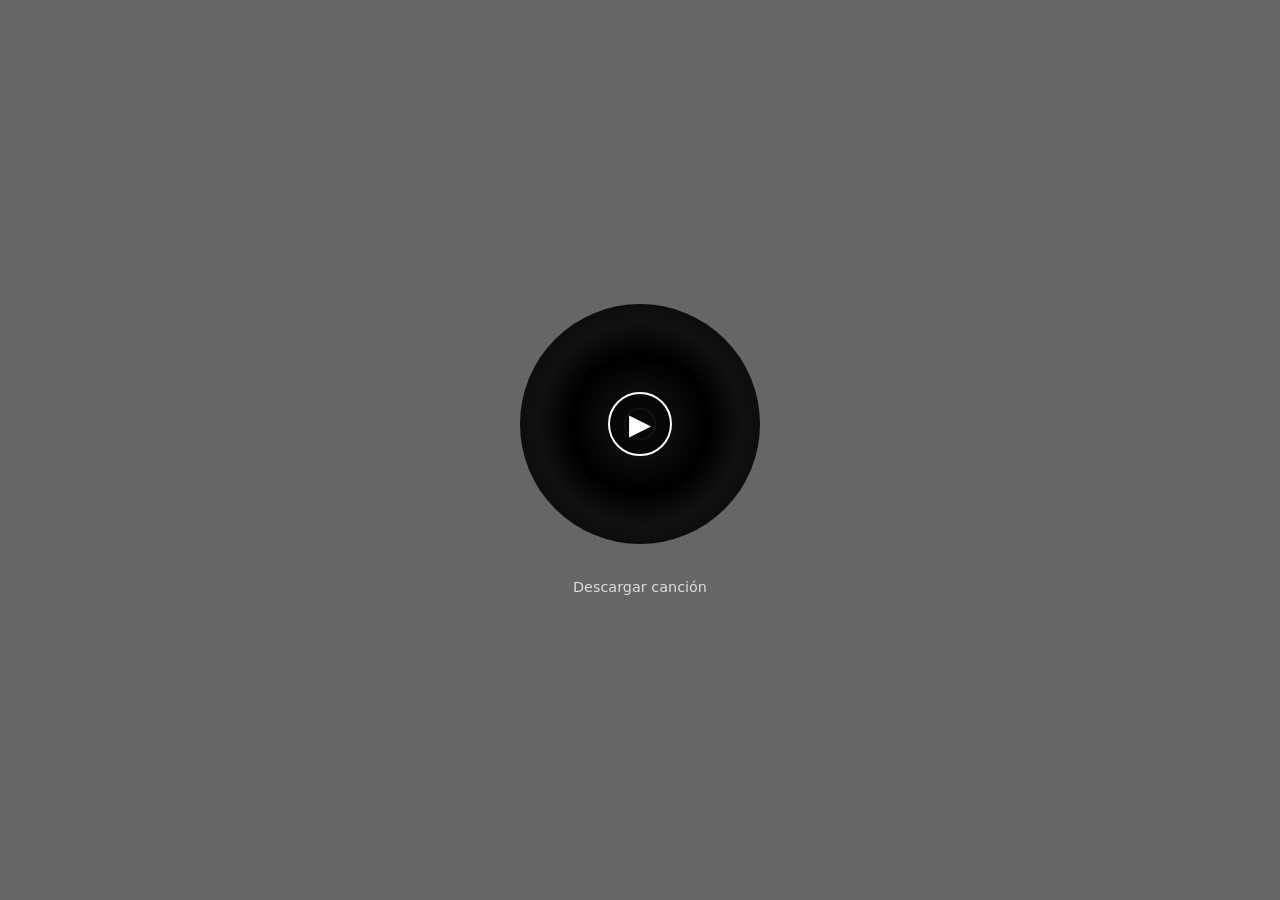
==== index.html @ 5d9b3644 "Add files via upload" ====
<!DOCTYPE html>
<html lang="es">
<head>
  <meta charset="UTF-8" />
  <meta name="viewport" content="width=device-width, initial-scale=1.0"/>
  <title>Nuestra canción</title>
  <link rel="stylesheet" href="style.css">
</head>
<body>

<div class="overlay">
  <div class="player">

    <div class="vinyl-container">
      <div class="vinyl" id="vinyl"></div>
      <button id="playBtn">▶</button>
    </div>

    <a class="download" href="song.mp3" download>
      Descargar canción
    </a>

    <audio id="audio" src="song.mp3"></audio>

  </div>
</div>

<script src="script.js"></script>
</body>
</html>
---- style.css ----
* {
  box-sizing: border-box;
  font-family: system-ui, -apple-system, BlinkMacSystemFont;
}

body {
  margin: 0;
  height: 100vh;
  background: url("fondo.jpg") center / cover no-repeat;
}

.overlay {
  background: rgba(0,0,0,0.6);
  height: 100%;
  display: flex;
  align-items: center;
  justify-content: center;
}

.player {
  text-align: center;
  color: white;
}

.vinyl-container {
  position: relative;
  width: 240px;
  height: 240px;
  margin-bottom: 20px;
}

.vinyl {
  width: 100%;
  height: 100%;
  border-radius: 50%;
  background:
    radial-gradient(circle at center,
      #111 8%,
      #333 9%,
      #111 10%,
      #000 40%,
      #111 60%,
      #000 100%);
}

.spin {
  animation: spin 3s linear infinite;
}

@keyframes spin {
  from { transform: rotate(0deg); }
  to   { transform: rotate(360deg); }
}

button {
  position: absolute;
  top: 50%;
  left: 50%;
  transform: translate(-50%, -50%);
  font-size: 1.8rem;
  background: rgba(0,0,0,0.6);
  color: white;
  border: 2px solid white;
  border-radius: 50%;
  width: 64px;
  height: 64px;
  cursor: pointer;
}

button:active {
  transform: translate(-50%, -50%) scale(0.95);
}

.download {
  display: inline-block;
  margin-top: 15px;
  color: #ddd;
  text-decoration: none;
  font-size: 0.9rem;
}
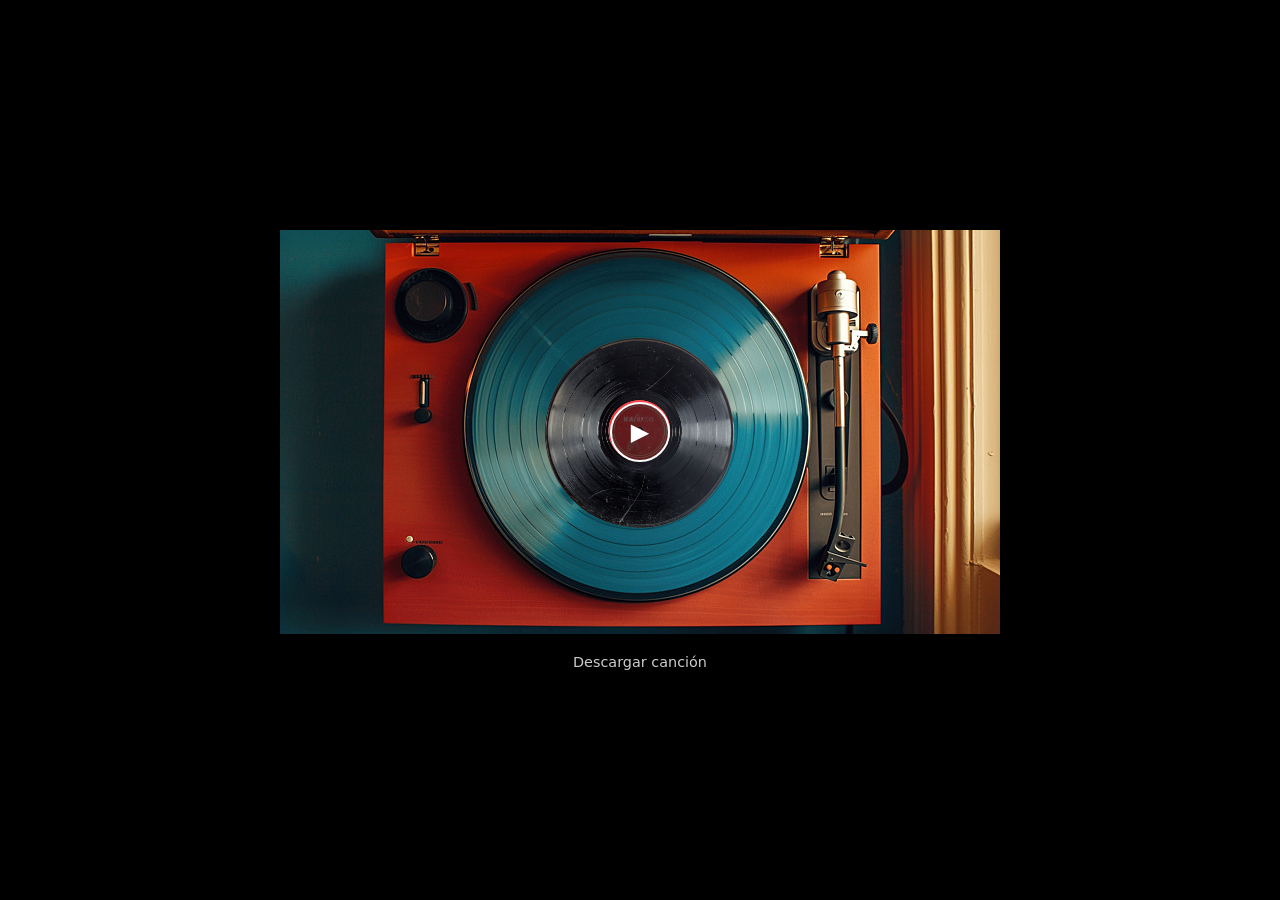
==== commit aac2a8cc: "Add files via upload" ====
--- a/index.html
+++ b/index.html
@@ -8,21 +8,24 @@
 </head>
 <body>
 
-<div class="overlay">
-  <div class="player">
+<div class="container">
 
-    <div class="vinyl-container">
-      <div class="vinyl" id="vinyl"></div>
-      <button id="playBtn">▶</button>
-    </div>
+  <div class="turntable">
 
-    <a class="download" href="song.mp3" download>
-      Descargar canción
-    </a>
+    <!-- Vinilo personalizado -->
+    <img src="vinyl_pic.png" class="vinyl" id="vinyl">
 
-    <audio id="audio" src="song.mp3"></audio>
+    <!-- Botón -->
+    <button id="playBtn">▶</button>
 
   </div>
+
+  <a class="download" href="song.mp3" download>
+    Descargar canción
+  </a>
+
+  <audio id="audio" src="song.mp3"></audio>
+
 </div>
 
 <script src="script.js"></script>
--- a/style.css
+++ b/style.css
@@ -1,69 +1,67 @@
 * {
   box-sizing: border-box;
+  margin: 0;
+  padding: 0;
   font-family: system-ui, -apple-system, BlinkMacSystemFont;
 }
 
 body {
-  margin: 0;
   height: 100vh;
-  background: url("fondo.jpg") center / cover no-repeat;
+  background: #000;
+  display: flex;
+  justify-content: center;
+  align-items: center;
 }
 
-.overlay {
-  background: rgba(0,0,0,0.6);
-  height: 100%;
-  display: flex;
-  align-items: center;
-  justify-content: center;
-}
-
-.player {
+/* Contenedor principal */
+.container {
   text-align: center;
   color: white;
 }
 
-.vinyl-container {
+/* Tocadiscos */
+.turntable {
   position: relative;
-  width: 240px;
-  height: 240px;
-  margin-bottom: 20px;
+  width: 720px;
+  max-width: 95vw;
+  aspect-ratio: 720 / 404;
+  background: url("tocadiscos.jpg") center / contain no-repeat;
+  margin: 0 auto;
 }
 
+/* Vinilo personalizado */
 .vinyl {
-  width: 100%;
-  height: 100%;
-  border-radius: 50%;
-  background:
-    radial-gradient(circle at center,
-      #111 8%,
-      #333 9%,
-      #111 10%,
-      #000 40%,
-      #111 60%,
-      #000 100%);
+  position: absolute;
+  width: 38%;          /* Ajusta si hace falta */
+  top: 50%;
+  left: 50%;
+  transform: translate(-50%, -50%);
+  pointer-events: none;
 }
 
+/* Animación de giro */
 .spin {
-  animation: spin 3s linear infinite;
+  animation: spin 2.5s linear infinite;
 }
 
 @keyframes spin {
-  from { transform: rotate(0deg); }
-  to   { transform: rotate(360deg); }
+  from { transform: translate(-50%, -50%) rotate(0deg); }
+  to   { transform: translate(-50%, -50%) rotate(360deg); }
 }
 
+/* Botón */
 button {
   position: absolute;
   top: 50%;
   left: 50%;
   transform: translate(-50%, -50%);
-  font-size: 1.8rem;
+  font-size: 1.5rem;
   background: rgba(0,0,0,0.6);
   color: white;
   border: 2px solid white;
   border-radius: 50%;
-  width: 64px;
-  height: 64px;
+  width: 60px;
+  height: 60px;
   cursor: pointer;
 }
 
@@ -71,10 +69,11 @@
   transform: translate(-50%, -50%) scale(0.95);
 }
 
+/* Descarga */
 .download {
   display: inline-block;
-  margin-top: 15px;
-  color: #ddd;
+  margin-top: 20px;
+  color: #ccc;
   text-decoration: none;
   font-size: 0.9rem;
 }
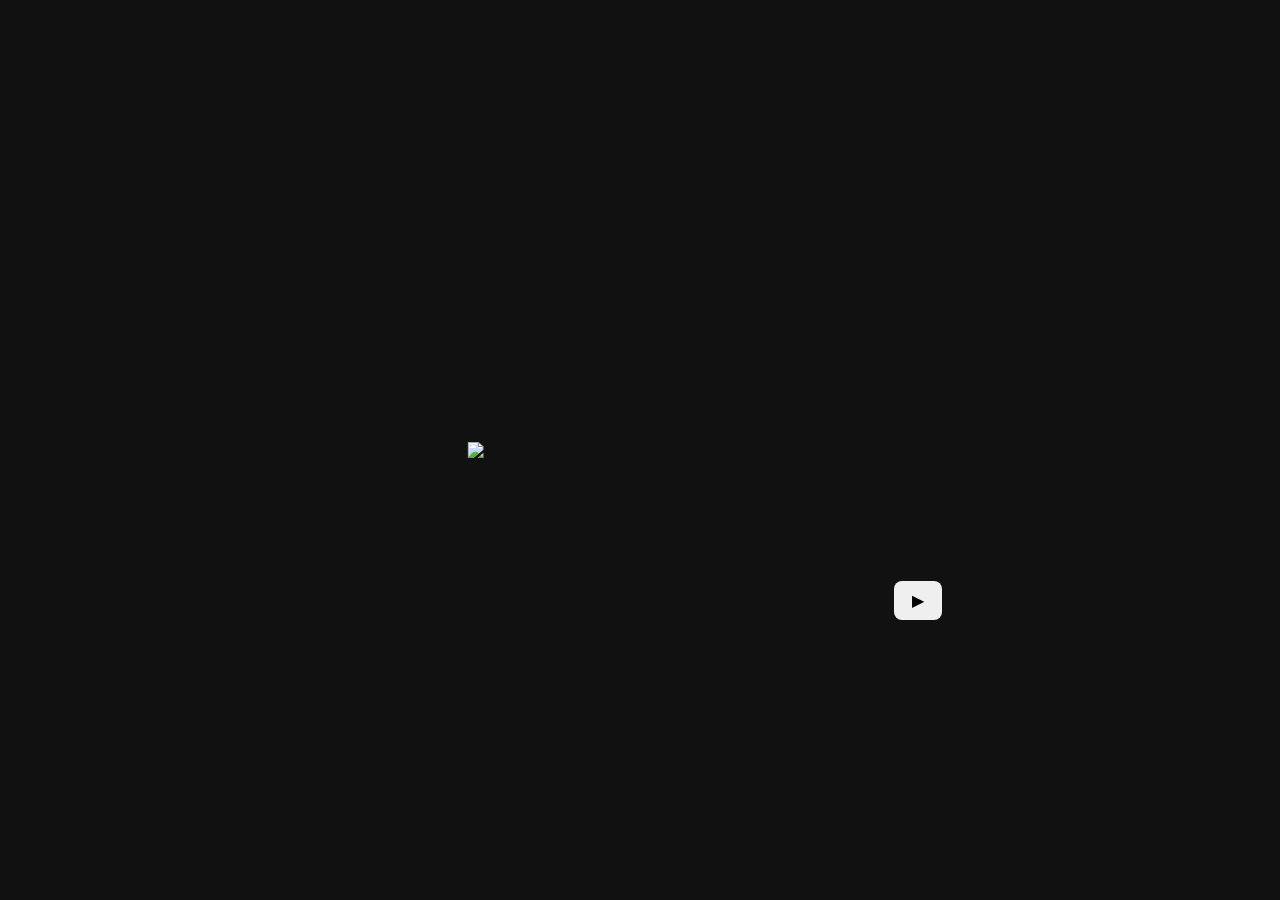
==== commit 5bfbeb3b: "Update index.html" ====
--- a/index.html
+++ b/index.html
@@ -1,33 +1,103 @@
 <!DOCTYPE html>
 <html lang="es">
 <head>
-  <meta charset="UTF-8" />
-  <meta name="viewport" content="width=device-width, initial-scale=1.0"/>
-  <title>Nuestra canción</title>
-  <link rel="stylesheet" href="style.css">
+<meta charset="UTF-8">
+<meta name="viewport" content="width=device-width, initial-scale=1.0">
+<title>Reproductor</title>
+
+<style>
+body {
+  margin: 0;
+  background: #111;
+  display: flex;
+  justify-content: center;
+  align-items: center;
+  height: 100vh;
+}
+
+/* CONTENEDOR DEL TOCADISCOS */
+.turntable {
+  position: relative;
+  width: 90%;
+  max-width: 720px;
+
+  /* Mantiene proporción exacta del tocadiscos */
+  aspect-ratio: 720 / 404;
+
+  background: url("tocadiscos_base.jpg") no-repeat center;
+  background-size: contain;
+}
+
+/* VINILO */
+.vinyl {
+  position: absolute;
+
+  /* 🔧 AJUSTA ESTO SI NECESITAS */
+  width: 34%;        /* tamaño del vinilo */
+
+  top: 50%;          /* centro vertical */
+  left: 43%;         /* desplazar horizontal si hace falta */
+
+  transform: translate(-50%, -50%);
+  pointer-events: none;
+}
+
+/* ANIMACIÓN GIRO 33⅓ RPM */
+@keyframes spin {
+  from { transform: translate(-50%, -50%) rotate(0deg); }
+  to   { transform: translate(-50%, -50%) rotate(360deg); }
+}
+
+.spin {
+  animation: spin 1.8s linear infinite;
+}
+
+/* BOTÓN */
+.controls {
+  position: absolute;
+  bottom: 8%;
+  right: 8%;
+}
+
+button {
+  padding: 10px 18px;
+  font-size: 16px;
+  border-radius: 8px;
+  border: none;
+  cursor: pointer;
+}
+</style>
 </head>
+
 <body>
 
-<div class="container">
-
-  <div class="turntable">
-
-    <!-- Vinilo personalizado -->
-    <img src="vinyl_pic.png" class="vinyl" id="vinyl">
-
-    <!-- Botón -->
-    <button id="playBtn">▶</button>
-
+<div class="turntable">
+  <img src="vinyl_pic.png" class="vinyl" id="vinyl">
+  
+  <div class="controls">
+    <button onclick="togglePlay()" id="playBtn">▶</button>
   </div>
-
-  <a class="download" href="song.mp3" download>
-    Descargar canción
-  </a>
-
-  <audio id="audio" src="song.mp3"></audio>
-
 </div>
 
-<script src="script.js"></script>
+<audio id="audio" src="cancion.mp3"></audio>
+
+<script>
+const audio = document.getElementById("audio");
+const vinyl = document.getElementById("vinyl");
+const btn = document.getElementById("playBtn");
+
+function togglePlay() {
+  if (audio.paused) {
+    audio.play();
+    vinyl.classList.add("spin");
+    btn.textContent = "⏸";
+  } else {
+    audio.pause();
+    vinyl.classList.remove("spin");
+    btn.textContent = "▶";
+  }
+}
+</script>
+
 </body>
-</html>+</html>
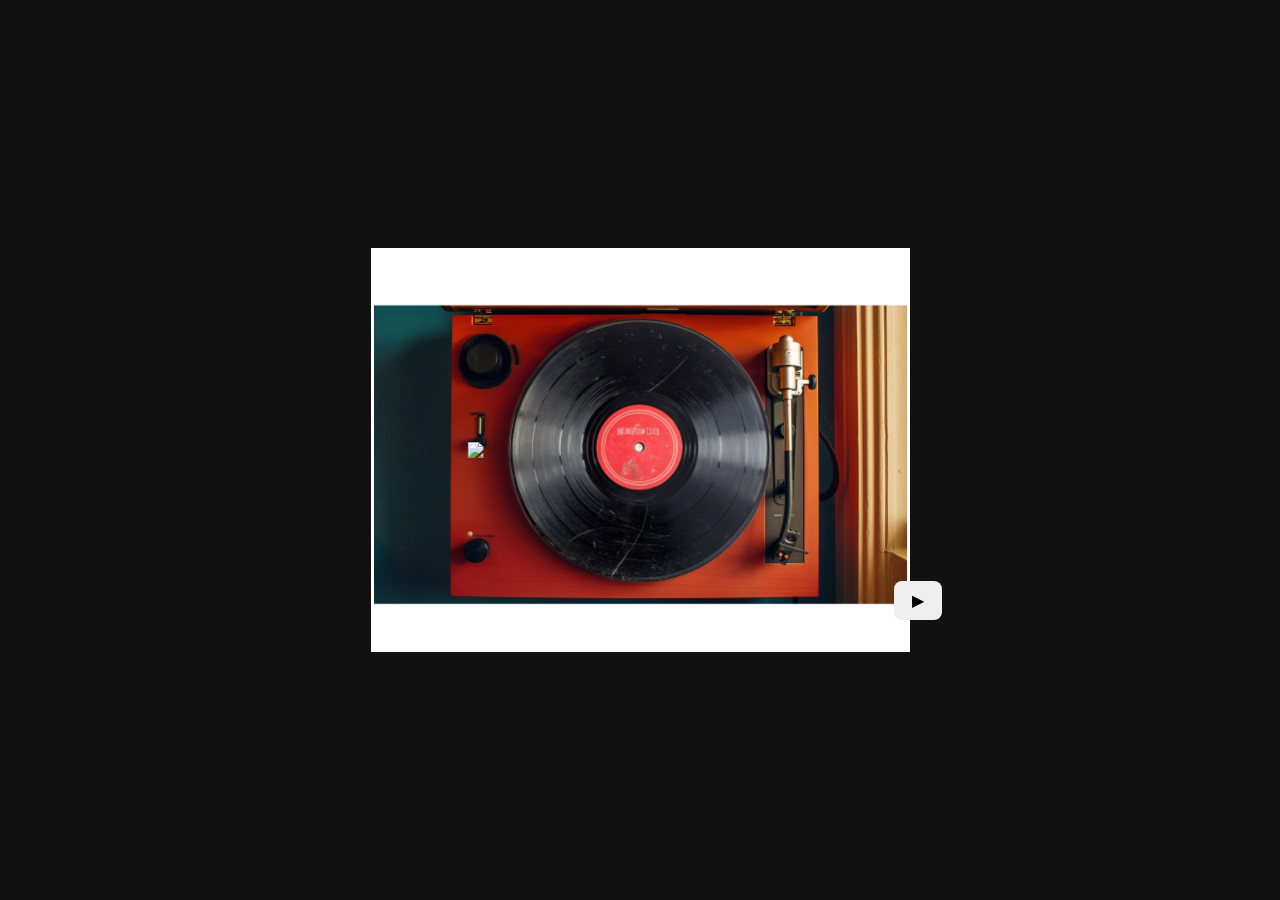
==== commit 778e6655: "Update index.html" ====
--- a/index.html
+++ b/index.html
@@ -3,7 +3,7 @@
 <head>
 <meta charset="UTF-8">
 <meta name="viewport" content="width=device-width, initial-scale=1.0">
-<title>Reproductor</title>
+<title>Brianstorm-cover</title>
 
 <style>
 body {
@@ -79,7 +79,7 @@
   </div>
 </div>
 
-<audio id="audio" src="cancion.mp3"></audio>
+<audio id="audio" src="song.mp3"></audio>
 
 <script>
 const audio = document.getElementById("audio");
@@ -101,3 +101,4 @@
 
 </body>
 </html>
+
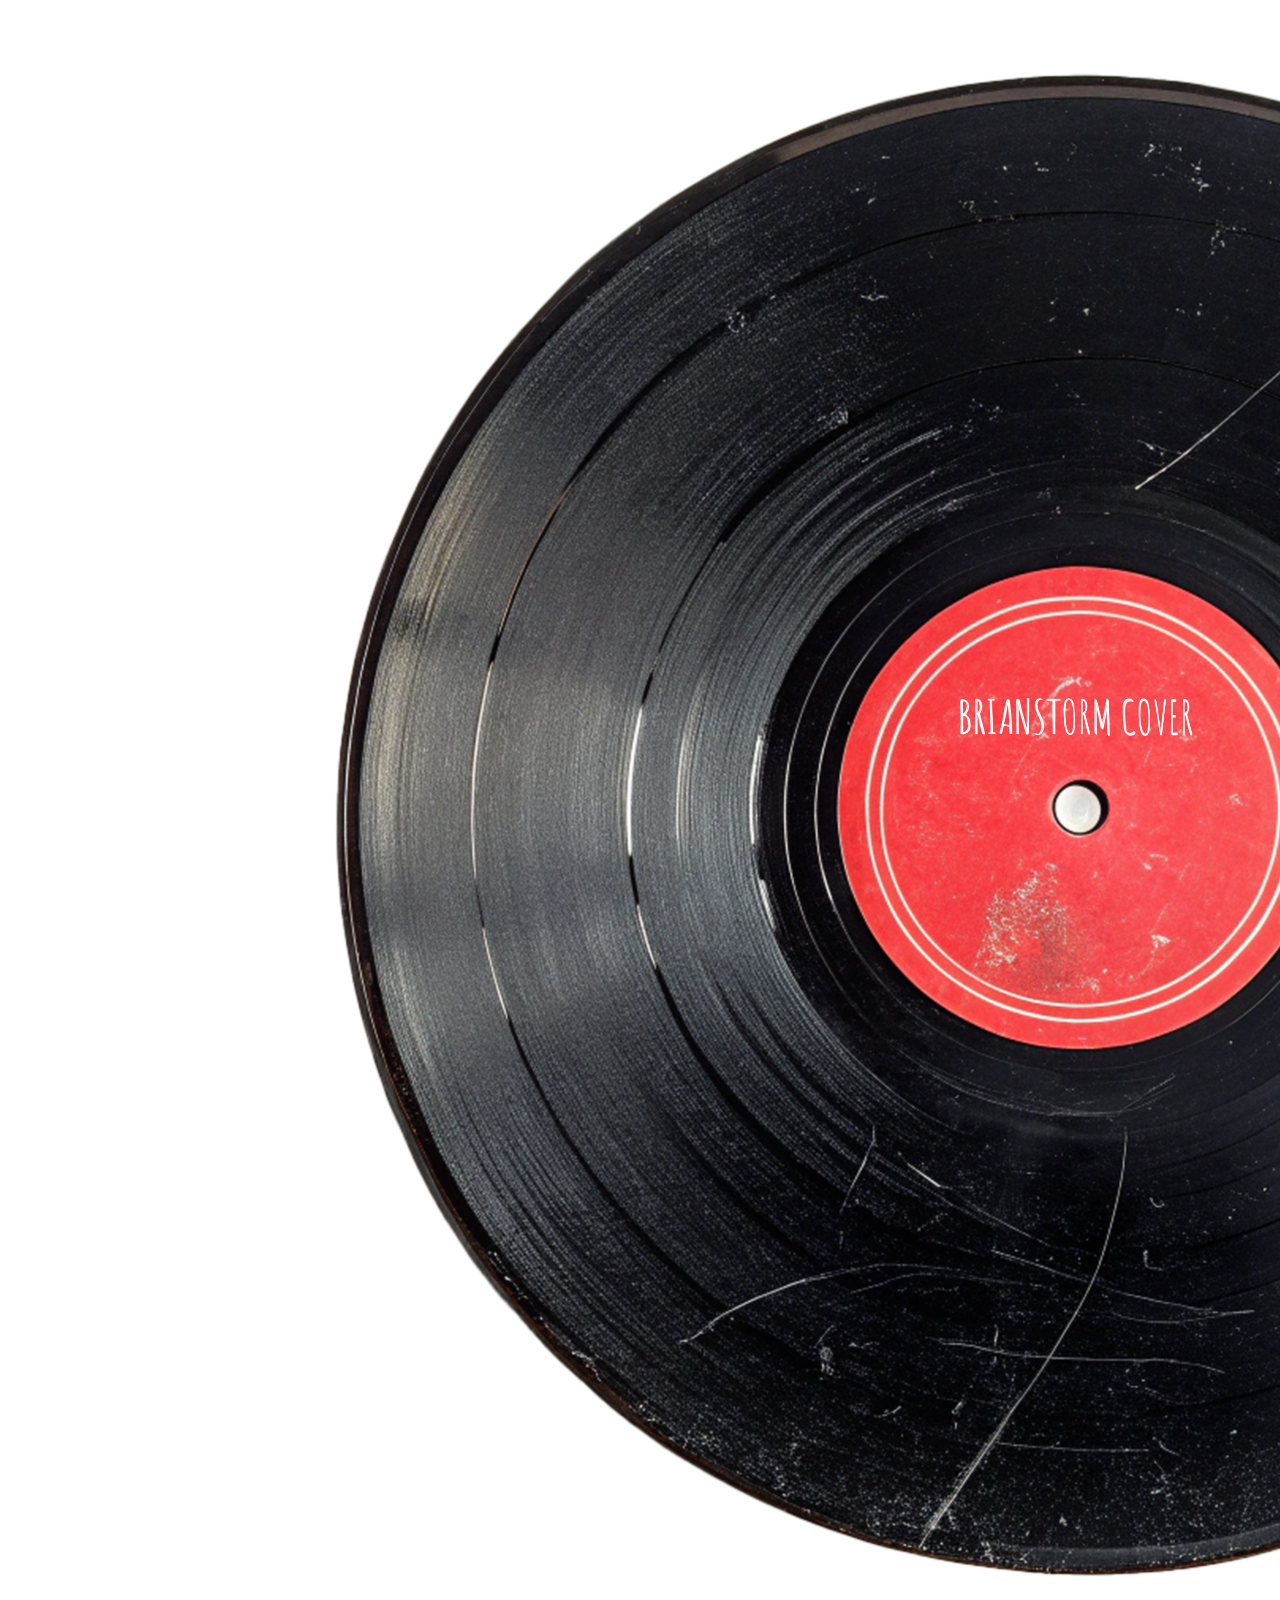
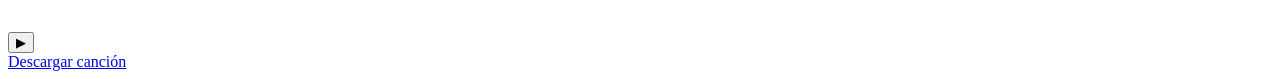
==== commit f5e9a246: "Add files via upload" ====
--- a/index.html
+++ b/index.html
@@ -1,104 +1,34 @@
 <!DOCTYPE html>
 <html lang="es">
 <head>
-<meta charset="UTF-8">
-<meta name="viewport" content="width=device-width, initial-scale=1.0">
-<title>Brianstorm-cover</title>
-
-<style>
-body {
-  margin: 0;
-  background: #111;
-  display: flex;
-  justify-content: center;
-  align-items: center;
-  height: 100vh;
-}
-
-/* CONTENEDOR DEL TOCADISCOS */
-.turntable {
-  position: relative;
-  width: 90%;
-  max-width: 720px;
-
-  /* Mantiene proporción exacta del tocadiscos */
-  aspect-ratio: 720 / 404;
-
-  background: url("tocadiscos_base.jpg") no-repeat center;
-  background-size: contain;
-}
-
-/* VINILO */
-.vinyl {
-  position: absolute;
-
-  /* 🔧 AJUSTA ESTO SI NECESITAS */
-  width: 34%;        /* tamaño del vinilo */
-
-  top: 50%;          /* centro vertical */
-  left: 43%;         /* desplazar horizontal si hace falta */
-
-  transform: translate(-50%, -50%);
-  pointer-events: none;
-}
-
-/* ANIMACIÓN GIRO 33⅓ RPM */
-@keyframes spin {
-  from { transform: translate(-50%, -50%) rotate(0deg); }
-  to   { transform: translate(-50%, -50%) rotate(360deg); }
-}
-
-.spin {
-  animation: spin 1.8s linear infinite;
-}
-
-/* BOTÓN */
-.controls {
-  position: absolute;
-  bottom: 8%;
-  right: 8%;
-}
-
-button {
-  padding: 10px 18px;
-  font-size: 16px;
-  border-radius: 8px;
-  border: none;
-  cursor: pointer;
-}
-</style>
+  <meta charset="UTF-8" />
+  <meta name="viewport" content="width=device-width, initial-scale=1.0"/>
+  <title>Brianstorm-cover</title>
+  <link rel="stylesheet" href="style.css">
 </head>
-
 <body>
 
-<div class="turntable">
-  <img src="vinyl_pic.png" class="vinyl" id="vinyl">
-  
-  <div class="controls">
-    <button onclick="togglePlay()" id="playBtn">▶</button>
+<div class="container">
+
+  <div class="turntable">
+
+    <!-- Vinilo personalizado -->
+    <img src="vinyl_pic.png" class="vinyl" id="vinyl">
+
+    <!-- Botón -->
+    <button id="playBtn">▶</button>
+
   </div>
+
+  <a class="download" href="song.mp3" download>
+    Descargar canción
+  </a>
+
+  <audio id="audio" src="song.mp3"></audio>
+
 </div>
 
-<audio id="audio" src="song.mp3"></audio>
+<script src="script.js"></script>
+</body>
 
-<script>
-const audio = document.getElementById("audio");
-const vinyl = document.getElementById("vinyl");
-const btn = document.getElementById("playBtn");
-
-function togglePlay() {
-  if (audio.paused) {
-    audio.play();
-    vinyl.classList.add("spin");
-    btn.textContent = "⏸";
-  } else {
-    audio.pause();
-    vinyl.classList.remove("spin");
-    btn.textContent = "▶";
-  }
-}
-</script>
-
-</body>
-</html>
-
+</html>
